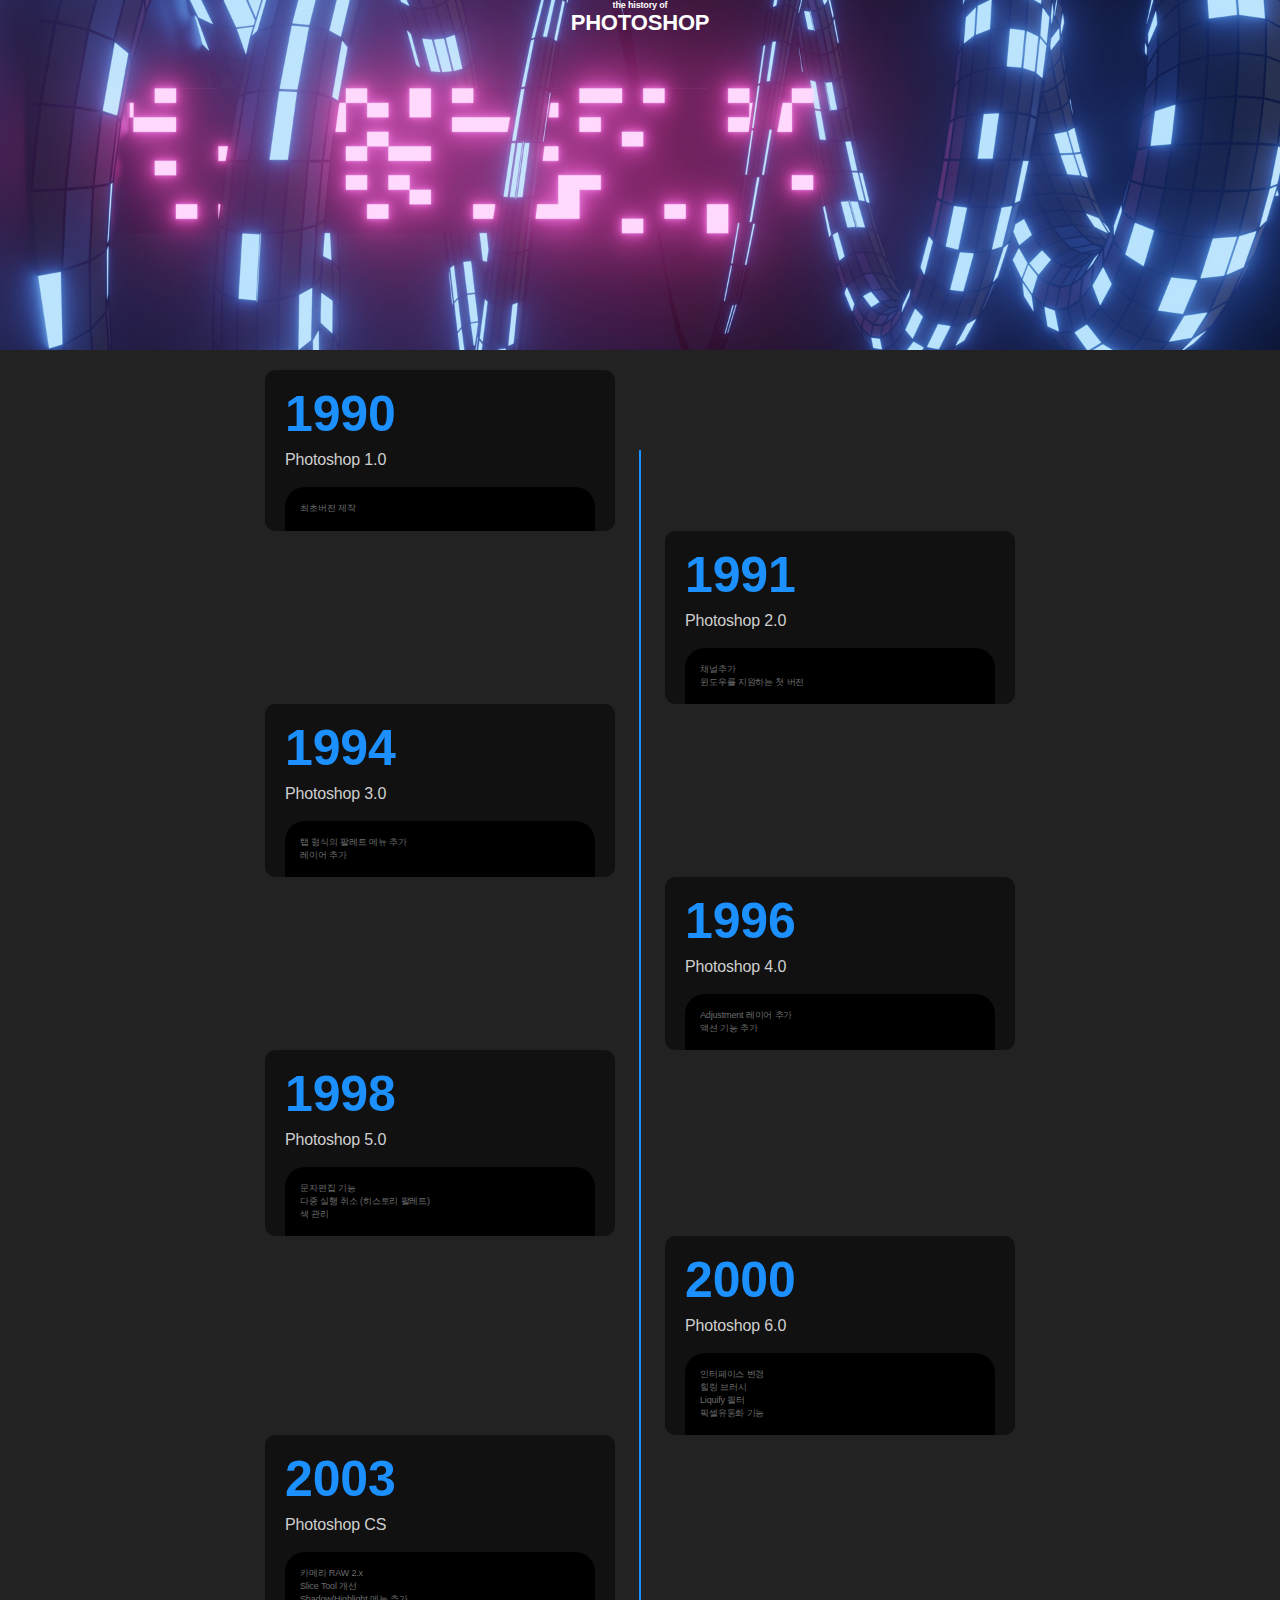
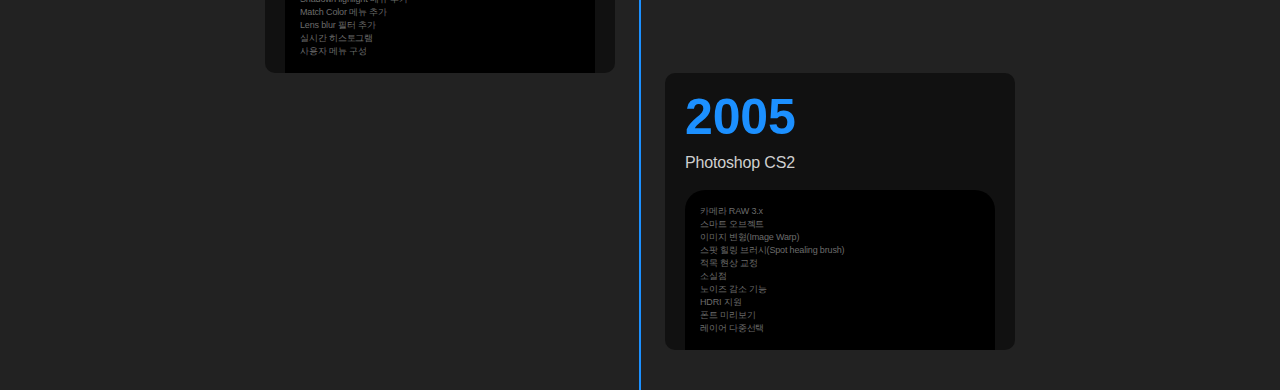
==== PhotoshopHistory/index.html @ 58c1b548 "first commit" ====
<!DOCTYPE html>
<html>
    <head>
		<meta charset="UTF-8">
        <link rel="stylesheet" href="style.css">
        <link rel="stylesheet" href="reset.css">
        <link rel="stylesheet" href="style.css">
        <title>The History of Photoshop</title>
    </head>
    <body>
        <header class="cont-head">
            <h1 class="cont-tit">
                the history of<br>
                <span class="big-txt">PHOTOSHOP</span>
            </h1>
        </header>
        <main class="cont-main">
            <ol class="history">
                <li class="his-item">
                    <h2 class="year">1990</h2>
                    <p class="version">Photoshop 1.0</p>
                    <P class="update">최초버전 제작</P>
                </li>
                <li class="his-item">
                    <h2 class="year">1991</h2>
                    <p  class="version">Photoshop 2.0</p>
                    <ul class="update">
                        <li>채널추가</li>
                        <li>윈도우를 지원하는 첫 버전</li>
                    </ul>
                </li>
                <li class="his-item">
                    <h2 class="year">1994</h2>
                    <p class="version">Photoshop 3.0</p>
                    <ul class="update">
                        <li>탭 형식의 팔레트 메뉴 추가</li>
                        <li>레이어 추가</li>
                    </ul>
                </li>
                <li class="his-item">
                    <h2 class="year">1996</h2>
                    <p class="version">Photoshop 4.0</p>
                    <ul class="update">
                        <li>Adjustment 레이어 추가</li>
                        <li>액션 기능 추가</li>
                    </ul>
                </li>
                <li class="his-item">
                    <h2 class="year">1998</h2>
                    <p class="version">Photoshop 5.0</p>
                    <ul class="update">
                        <li>문자편집 기능</li>
                        <li>다중 실행 취소 (히스토리 팔레트)</li>
                        <li>색 관리</li>
                    </ul>
                </li>
                <li class="his-item">
                    <h2 class="year">2000</h2>
                    <p class="version">Photoshop 6.0</p>
                    <ul class="update">
                        <li>인터페이스 변경</li>
                        <li>힐링 브러시</li>
                        <li>Liquify 필터</li>
                        <li>픽셀유동화 기능</li>
                    </ul>
                </li>
                <li class="his-item">
                    <h2 class="year">2003</h2>
                    <p class="version">Photoshop CS</p>
                    <ul class="update">
                        <li>카메라 RAW 2.x</li>
                        <li>Slice Tool 개선</li>
                        <li>Shadow/Highlight 메뉴 추가</li>
                        <li>Match Color 메뉴 추가</li>
                        <li>Lens blur 필터 추가</li>
                        <li>실시간 히스토그램</li>
                        <li>사용자 메뉴 구성</li>
                    </ul>
                </li>
                <li class="his-item">
                    <h2 class="year">2005</h2>
                    <p class="version">Photoshop CS2</p>
                    <ul class="update">
                        <li>카메라 RAW 3.x</li>
                        <li>스마트 오브젝트</li>
                        <li>이미지 변형(Image Warp)</li>
                        <li>스팟 힐링 브러시(Spot healing brush)</li>
                        <li>적목 현상 교정</li>
                        <li>소실점</li>
                        <li>노이즈 감소 기능</li>
                        <li>HDRI 지원</li>
                        <li>폰트 미리보기</li>
                        <li>레이어 다중선택</li>
                    </ul>
                </li>
            </ol>
        </main>
    </body>
</html>
---- PhotoshopHistory/style.css ----
body {
    background-color: #222222;
}

/* header */
.cont-head {
    background-image: url(images/cover.png);
    background-repeat: no-repeat;
    background-size: cover;
    height: 350px;
    text-align: center;
}

.cont-head .cont-tit {
    font-size: 9px;
    color: #fff;
}

.cont-head .cont-tit .big-txt {
    font-size: 22px;
}

/* main */
.cont-main {
    display: flex;
    justify-content: center;
    padding: 20px 0 40px 0;
    position: relative;
    overflow: hidden;
}

.cont-main::after {
    content: '';
    width: 2px;
    height: 1700px;
    background-color: #1c90ff;
    position: absolute;
    top: 100px;
}

.cont-main .history .his-item {
    width: 350px;
    background-color: #111111;
    border-radius: 10px;
    padding: 0 20px;
}

.history .his-item:nth-child(2n) {
    margin-left: 400px;
}

.history .year {
    font-size: 50px;
    font-weight: 700;
    color: #1c90ff;
    padding-top: 15px;
}

.history .version {
    font-size: 16px;
    color: #cfcfcf;
    margin-top: 5px;
}

.history .update {
    margin-top: 15px;
    padding: 15px;
    border-radius: 20px 20px 0 0;
    background-color: #000;
    font-size: 9px;
    color: #6c6c6c;
}
---- PhotoshopHistory/style.css ----
body {
    background-color: #222222;
}

/* header */
.cont-head {
    background-image: url(images/cover.png);
    background-repeat: no-repeat;
    background-size: cover;
    height: 350px;
    text-align: center;
}

.cont-head .cont-tit {
    font-size: 9px;
    color: #fff;
}

.cont-head .cont-tit .big-txt {
    font-size: 22px;
}

/* main */
.cont-main {
    display: flex;
    justify-content: center;
    padding: 20px 0 40px 0;
    position: relative;
    overflow: hidden;
}

.cont-main::after {
    content: '';
    width: 2px;
    height: 1700px;
    background-color: #1c90ff;
    position: absolute;
    top: 100px;
}

.cont-main .history .his-item {
    width: 350px;
    background-color: #111111;
    border-radius: 10px;
    padding: 0 20px;
}

.history .his-item:nth-child(2n) {
    margin-left: 400px;
}

.history .year {
    font-size: 50px;
    font-weight: 700;
    color: #1c90ff;
    padding-top: 15px;
}

.history .version {
    font-size: 16px;
    color: #cfcfcf;
    margin-top: 5px;
}

.history .update {
    margin-top: 15px;
    padding: 15px;
    border-radius: 20px 20px 0 0;
    background-color: #000;
    font-size: 9px;
    color: #6c6c6c;
}
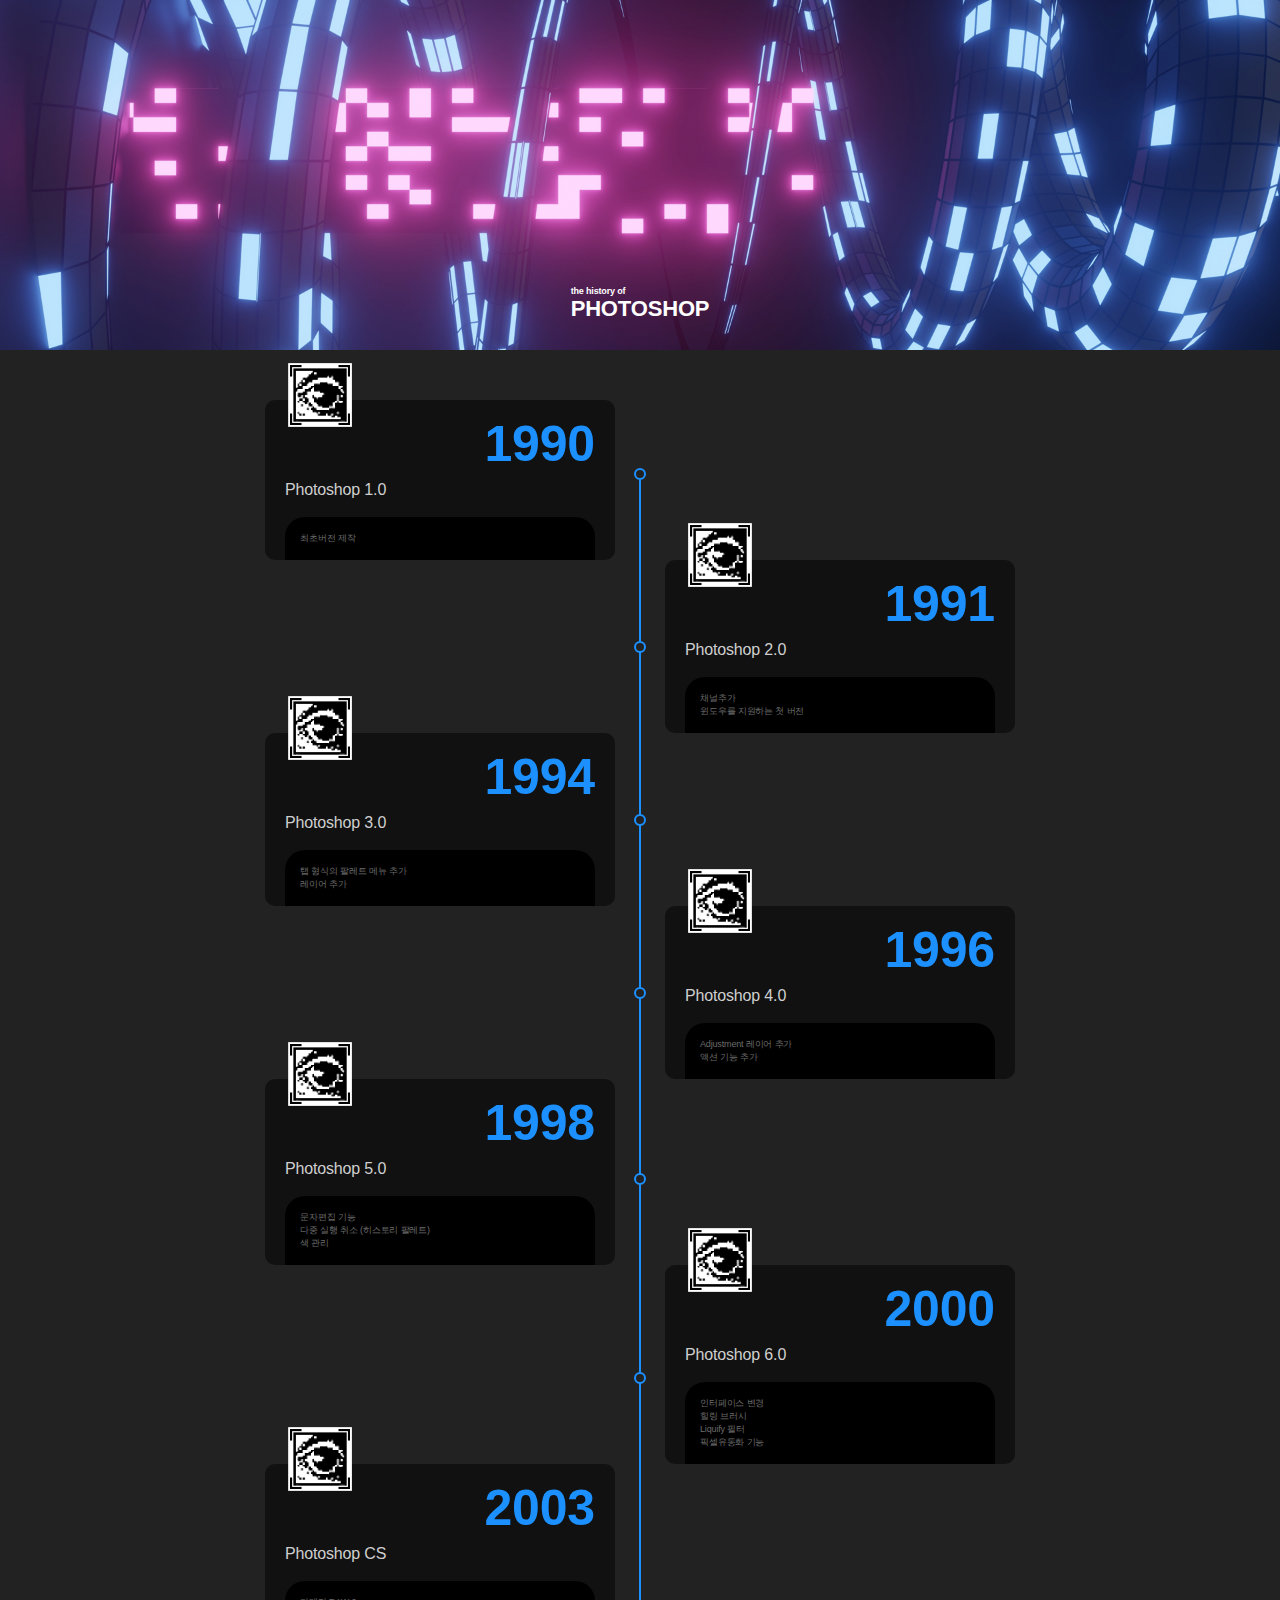
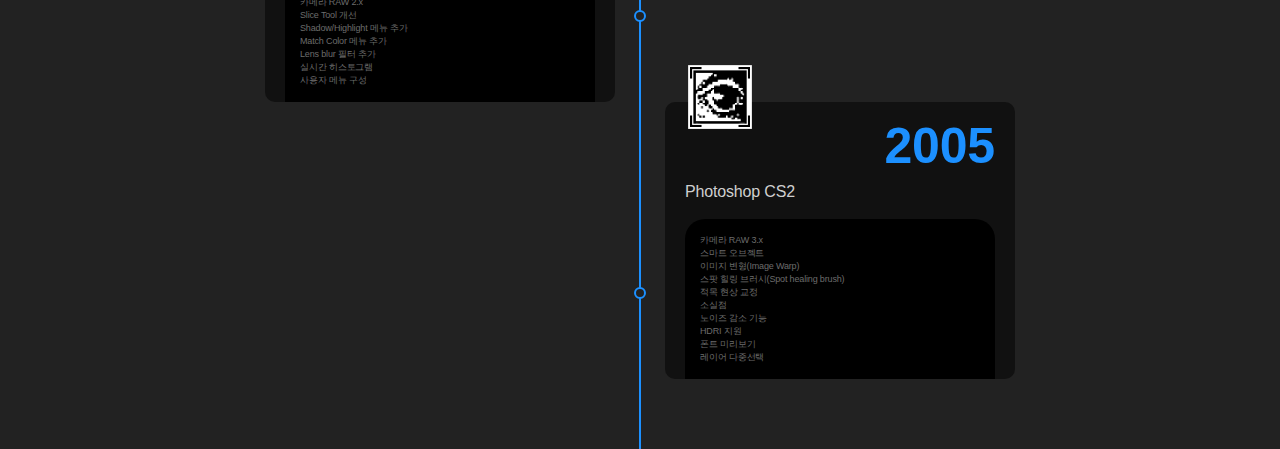
==== commit e6585ab0: "마크업 수정" ====
--- a/PhotoshopHistory/index.html
+++ b/PhotoshopHistory/index.html
@@ -19,9 +19,11 @@
                 <li class="his-item">
                     <h2 class="year">1990</h2>
                     <p class="version">Photoshop 1.0</p>
-                    <P class="update">최초버전 제작</P>
+                    <ul class="update">
+                        <li>최초버전 제작</li>
+                    </ul>
                 </li>
-                <li class="his-item">
+                <li class="his-item ver-2">
                     <h2 class="year">1991</h2>
                     <p  class="version">Photoshop 2.0</p>
                     <ul class="update">
@@ -29,7 +31,7 @@
                         <li>윈도우를 지원하는 첫 버전</li>
                     </ul>
                 </li>
-                <li class="his-item">
+                <li class="his-item ver-3">
                     <h2 class="year">1994</h2>
                     <p class="version">Photoshop 3.0</p>
                     <ul class="update">
@@ -37,7 +39,7 @@
                         <li>레이어 추가</li>
                     </ul>
                 </li>
-                <li class="his-item">
+                <li class="his-item ver-4">
                     <h2 class="year">1996</h2>
                     <p class="version">Photoshop 4.0</p>
                     <ul class="update">
@@ -45,7 +47,7 @@
                         <li>액션 기능 추가</li>
                     </ul>
                 </li>
-                <li class="his-item">
+                <li class="his-item ver-5">
                     <h2 class="year">1998</h2>
                     <p class="version">Photoshop 5.0</p>
                     <ul class="update">
@@ -54,7 +56,7 @@
                         <li>색 관리</li>
                     </ul>
                 </li>
-                <li class="his-item">
+                <li class="his-item ver-6">
                     <h2 class="year">2000</h2>
                     <p class="version">Photoshop 6.0</p>
                     <ul class="update">
@@ -64,7 +66,7 @@
                         <li>픽셀유동화 기능</li>
                     </ul>
                 </li>
-                <li class="his-item">
+                <li class="his-item ver-cs">
                     <h2 class="year">2003</h2>
                     <p class="version">Photoshop CS</p>
                     <ul class="update">
@@ -77,7 +79,7 @@
                         <li>사용자 메뉴 구성</li>
                     </ul>
                 </li>
-                <li class="his-item">
+                <li class="his-item ver-cs2">
                     <h2 class="year">2005</h2>
                     <p class="version">Photoshop CS2</p>
                     <ul class="update">
--- a/PhotoshopHistory/style.css
+++ b/PhotoshopHistory/style.css
@@ -8,12 +8,16 @@
     background-repeat: no-repeat;
     background-size: cover;
     height: 350px;
-    text-align: center;
+    position: relative;
 }
 
 .cont-head .cont-tit {
     font-size: 9px;
     color: #fff;
+    position: absolute;
+    left: 50%;
+    bottom: 10px;
+    transform: translate(-50%, -50%);
 }
 
 .cont-head .cont-tit .big-txt {
@@ -24,7 +28,7 @@
 .cont-main {
     display: flex;
     justify-content: center;
-    padding: 20px 0 40px 0;
+    padding: 50px 0 70px 0;
     position: relative;
     overflow: hidden;
 }
@@ -35,7 +39,7 @@
     height: 1700px;
     background-color: #1c90ff;
     position: absolute;
-    top: 100px;
+    top: 130px;
 }
 
 .cont-main .history .his-item {
@@ -43,6 +47,43 @@
     background-color: #111111;
     border-radius: 10px;
     padding: 0 20px;
+    position: relative;
+}
+
+.his-item::before {
+    content: '';
+    background-image: url(images/1.png);
+    background-size: contain;
+    width: 70px;
+    height: 70px;
+    position: absolute;
+    top: -40px;
+}
+
+.his-item::after {
+    content: '';
+    background-color: #222222;
+    width: 8px;
+    height: 8px;
+    border-radius: 50%;
+    border: 2px solid #1c90ff;
+    position: absolute;
+    right: -31px;
+    bottom: 80px;
+    z-index: 10;
+}
+
+.his-item:nth-child(2n):after {
+    content: '';
+    background-color: #222222;
+    width: 8px;
+    height: 8px;
+    border-radius: 50%;
+    border: 2px solid #1c90ff;
+    position: absolute;
+    left: -31px;
+    bottom: 80px;
+    z-index: 10;
 }
 
 .history .his-item:nth-child(2n) {
@@ -50,6 +91,7 @@
 }
 
 .history .year {
+    text-align: right;
     font-size: 50px;
     font-weight: 700;
     color: #1c90ff;
--- a/PhotoshopHistory/style.css
+++ b/PhotoshopHistory/style.css
@@ -8,12 +8,16 @@
     background-repeat: no-repeat;
     background-size: cover;
     height: 350px;
-    text-align: center;
+    position: relative;
 }
 
 .cont-head .cont-tit {
     font-size: 9px;
     color: #fff;
+    position: absolute;
+    left: 50%;
+    bottom: 10px;
+    transform: translate(-50%, -50%);
 }
 
 .cont-head .cont-tit .big-txt {
@@ -24,7 +28,7 @@
 .cont-main {
     display: flex;
     justify-content: center;
-    padding: 20px 0 40px 0;
+    padding: 50px 0 70px 0;
     position: relative;
     overflow: hidden;
 }
@@ -35,7 +39,7 @@
     height: 1700px;
     background-color: #1c90ff;
     position: absolute;
-    top: 100px;
+    top: 130px;
 }
 
 .cont-main .history .his-item {
@@ -43,6 +47,43 @@
     background-color: #111111;
     border-radius: 10px;
     padding: 0 20px;
+    position: relative;
+}
+
+.his-item::before {
+    content: '';
+    background-image: url(images/1.png);
+    background-size: contain;
+    width: 70px;
+    height: 70px;
+    position: absolute;
+    top: -40px;
+}
+
+.his-item::after {
+    content: '';
+    background-color: #222222;
+    width: 8px;
+    height: 8px;
+    border-radius: 50%;
+    border: 2px solid #1c90ff;
+    position: absolute;
+    right: -31px;
+    bottom: 80px;
+    z-index: 10;
+}
+
+.his-item:nth-child(2n):after {
+    content: '';
+    background-color: #222222;
+    width: 8px;
+    height: 8px;
+    border-radius: 50%;
+    border: 2px solid #1c90ff;
+    position: absolute;
+    left: -31px;
+    bottom: 80px;
+    z-index: 10;
 }
 
 .history .his-item:nth-child(2n) {
@@ -50,6 +91,7 @@
 }
 
 .history .year {
+    text-align: right;
     font-size: 50px;
     font-weight: 700;
     color: #1c90ff;
